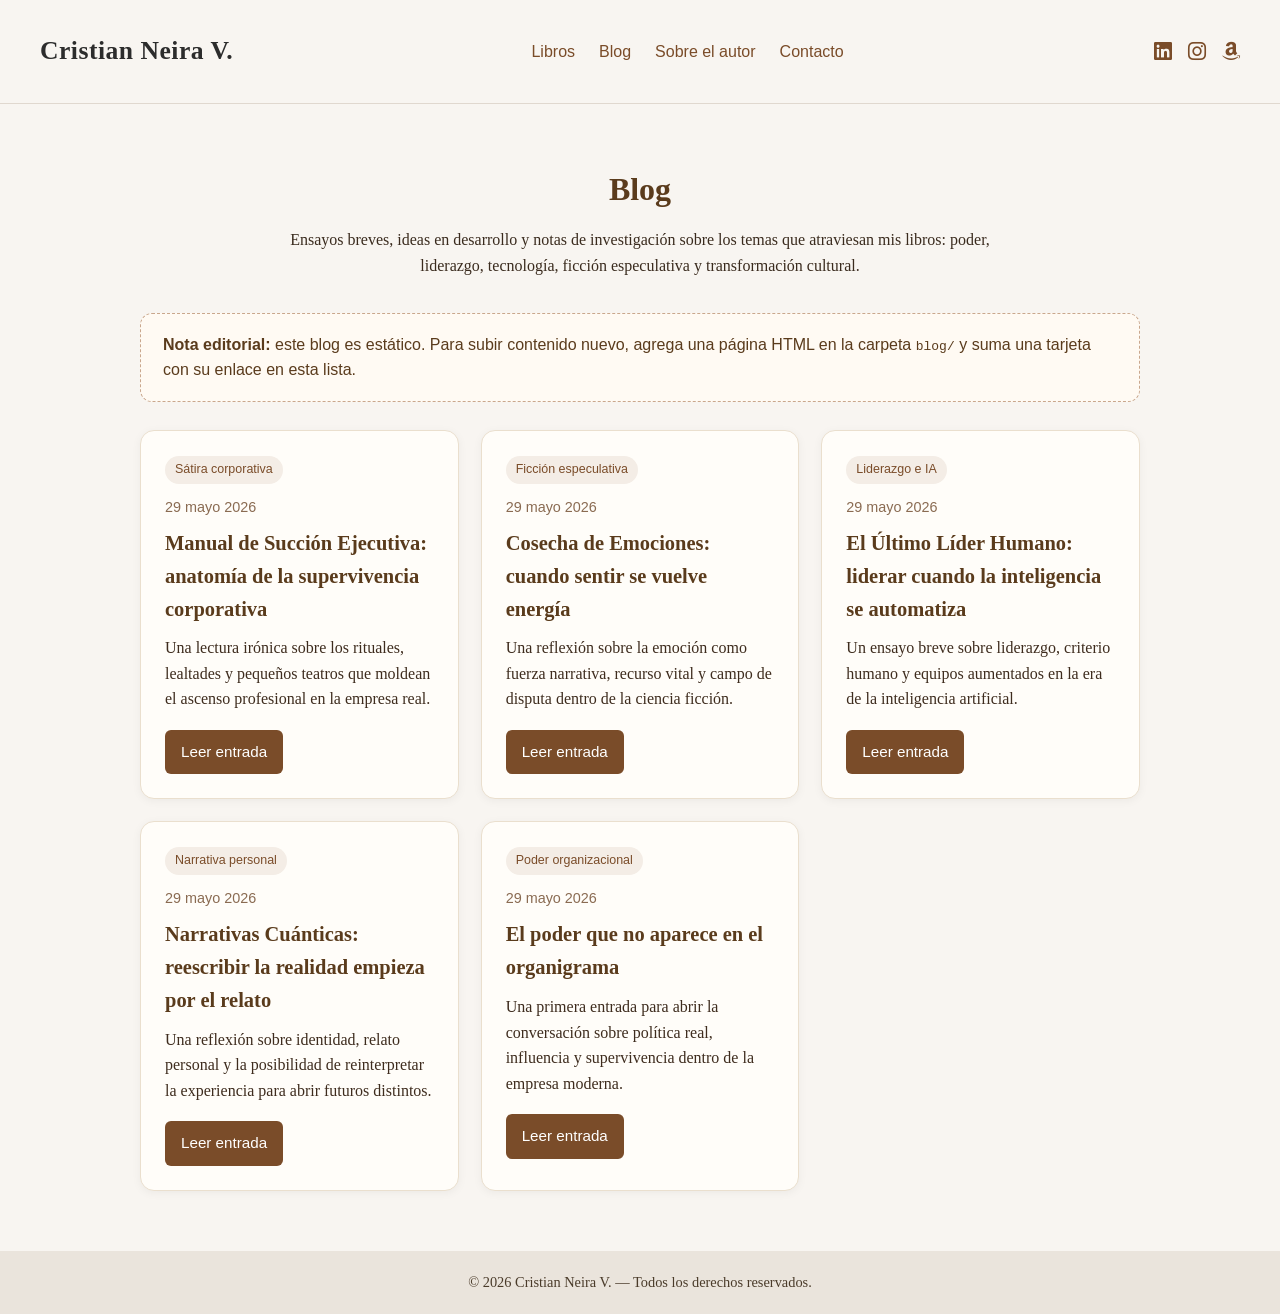
==== blog.html @ 29bab69b "Agregar posts del blog para cada libro" ====
<!DOCTYPE html>
<html lang="es">
<head>
  <meta charset="UTF-8">
  <meta name="viewport" content="width=device-width, initial-scale=1.0">
  <meta name="description" content="Blog de Cristian Neira V.: ensayos y reflexiones sobre poder, liderazgo, tecnología y narrativa.">
  <title>Blog — Cristian Neira V.</title>

  <link rel="icon" href="favicon.ico">
  <link rel="stylesheet" href="https://cdnjs.cloudflare.com/ajax/libs/font-awesome/6.5.0/css/all.min.css">

  <style>
    body{ margin:0; font-family:'Georgia', serif; background:#f8f5f1; color:#2c2c2c; line-height:1.6; }
    a{ color:#7a4c29; text-decoration:none; }
    a:hover{ color:#b26e41; }
    header{ position:sticky; top:0; background:rgba(248,245,241,.98); display:flex; justify-content:space-between; align-items:center; padding:14px 40px; border-bottom:1px solid #e0d8cf; z-index:100; flex-wrap:wrap; }
    header h1{ font-size:1.6em; font-weight:600; letter-spacing:.5px; }
    nav a{ margin:0 10px; font-weight:500; font-family:Arial, sans-serif; }
    .social a{ margin-left:12px; font-size:1.3em; color:#7a4c29; }
    main{ max-width:1000px; margin:0 auto; padding:60px 20px; }
    .hero{ text-align:center; margin-bottom:34px; }
    .hero h2{ color:#5a3b1c; font-size:2em; margin:0 0 12px; }
    .hero p{ max-width:720px; margin:0 auto; color:#3a2b1e; }
    .blog-admin-note{ background:#fffaf3; border:1px dashed #c9a78d; border-radius:12px; padding:18px 22px; margin:0 auto 28px; color:#5a3b1c; font-family:Arial, sans-serif; }
    .blog-list{ display:grid; grid-template-columns:repeat(auto-fit,minmax(260px,1fr)); gap:22px; }
    .post-card{ background:#fffdf9; border:1px solid #eadfce; border-radius:14px; padding:24px; box-shadow:0 2px 10px rgba(0,0,0,.05); }
    .post-card time{ display:block; color:#8a6b52; font-family:Arial, sans-serif; font-size:.9rem; margin-bottom:8px; }
    .post-card h3{ color:#5a3b1c; font-size:1.28rem; margin:0 0 10px; }
    .post-card p{ margin:0 0 18px; color:#3e2c1e; }
    .tag{ display:inline-block; font-family:Arial, sans-serif; font-size:.78rem; background:#f4ede6; color:#7a4c29; border-radius:999px; padding:4px 10px; margin-bottom:12px; }
    .btn{ background:#7a4c29; color:#fff; padding:10px 16px; border-radius:6px; display:inline-block; text-decoration:none; font-family:Arial, sans-serif; font-size:.95rem; }
    .btn:hover{ background:#8f5a34; color:#fff; }
    footer{ background:#eae4dc; text-align:center; padding:20px; font-size:.9em; color:#4a3b2a; }
    @media (max-width:700px){ header{ flex-direction:column; text-align:center; gap:8px; } nav{ margin-top:6px; } }
  </style>
</head>
<body>
  <header>
    <h1>Cristian Neira V.</h1>
    <nav>
      <a href="index.html#amazon">Libros</a>
      <a href="blog.html">Blog</a>
      <a href="index.html#sobre">Sobre el autor</a>
      <a href="index.html#contacto">Contacto</a>
    </nav>
    <div class="social">
      <a href="https://www.linkedin.com/in/cristian-neirav/" target="_blank" rel="noopener"><i class="fab fa-linkedin"></i></a>
      <a href="https://www.instagram.com/cneira_escritor" target="_blank" rel="noopener"><i class="fab fa-instagram"></i></a>
      <a href="https://www.amazon.com/stores/author/B0CVNMLSNZ" target="_blank" rel="noopener"><i class="fab fa-amazon"></i></a>
    </div>
  </header>

  <main>
    <section class="hero">
      <h2>Blog</h2>
      <p>Ensayos breves, ideas en desarrollo y notas de investigación sobre los temas que atraviesan mis libros: poder, liderazgo, tecnología, ficción especulativa y transformación cultural.</p>
    </section>

    <!-- Para publicar una nueva entrada: crea un archivo dentro de /blog y duplica una tarjeta en esta lista. -->
    <div class="blog-admin-note">
      <strong>Nota editorial:</strong> este blog es estático. Para subir contenido nuevo, agrega una página HTML en la carpeta <code>blog/</code> y suma una tarjeta con su enlace en esta lista.
    </div>

    <section class="blog-list" aria-label="Entradas del blog">
      <article class="post-card">
        <span class="tag">Sátira corporativa</span>
        <time datetime="2026-05-29">29 mayo 2026</time>
        <h3>Manual de Succión Ejecutiva: anatomía de la supervivencia corporativa</h3>
        <p>Una lectura irónica sobre los rituales, lealtades y pequeños teatros que moldean el ascenso profesional en la empresa real.</p>
        <a class="btn" href="blog/manual-de-succion-ejecutiva.html">Leer entrada</a>
      </article>
      <article class="post-card">
        <span class="tag">Ficción especulativa</span>
        <time datetime="2026-05-29">29 mayo 2026</time>
        <h3>Cosecha de Emociones: cuando sentir se vuelve energía</h3>
        <p>Una reflexión sobre la emoción como fuerza narrativa, recurso vital y campo de disputa dentro de la ciencia ficción.</p>
        <a class="btn" href="blog/cosecha-de-emociones-la-energia-secreta.html">Leer entrada</a>
      </article>
      <article class="post-card">
        <span class="tag">Liderazgo e IA</span>
        <time datetime="2026-05-29">29 mayo 2026</time>
        <h3>El Último Líder Humano: liderar cuando la inteligencia se automatiza</h3>
        <p>Un ensayo breve sobre liderazgo, criterio humano y equipos aumentados en la era de la inteligencia artificial.</p>
        <a class="btn" href="blog/el-ultimo-lider-humano.html">Leer entrada</a>
      </article>
      <article class="post-card">
        <span class="tag">Narrativa personal</span>
        <time datetime="2026-05-29">29 mayo 2026</time>
        <h3>Narrativas Cuánticas: reescribir la realidad empieza por el relato</h3>
        <p>Una reflexión sobre identidad, relato personal y la posibilidad de reinterpretar la experiencia para abrir futuros distintos.</p>
        <a class="btn" href="blog/narrativas-cuanticas-reescribiendo-tu-realidad.html">Leer entrada</a>
      </article>
      <article class="post-card">
        <span class="tag">Poder organizacional</span>
        <time datetime="2026-05-29">29 mayo 2026</time>
        <h3>El poder que no aparece en el organigrama</h3>
        <p>Una primera entrada para abrir la conversación sobre política real, influencia y supervivencia dentro de la empresa moderna.</p>
        <a class="btn" href="blog/el-poder-que-no-aparece-en-el-organigrama.html">Leer entrada</a>
      </article>
    </section>
  </main>

  <footer>
    © 2026 Cristian Neira V. — Todos los derechos reservados.
  </footer>
</body>
</html>
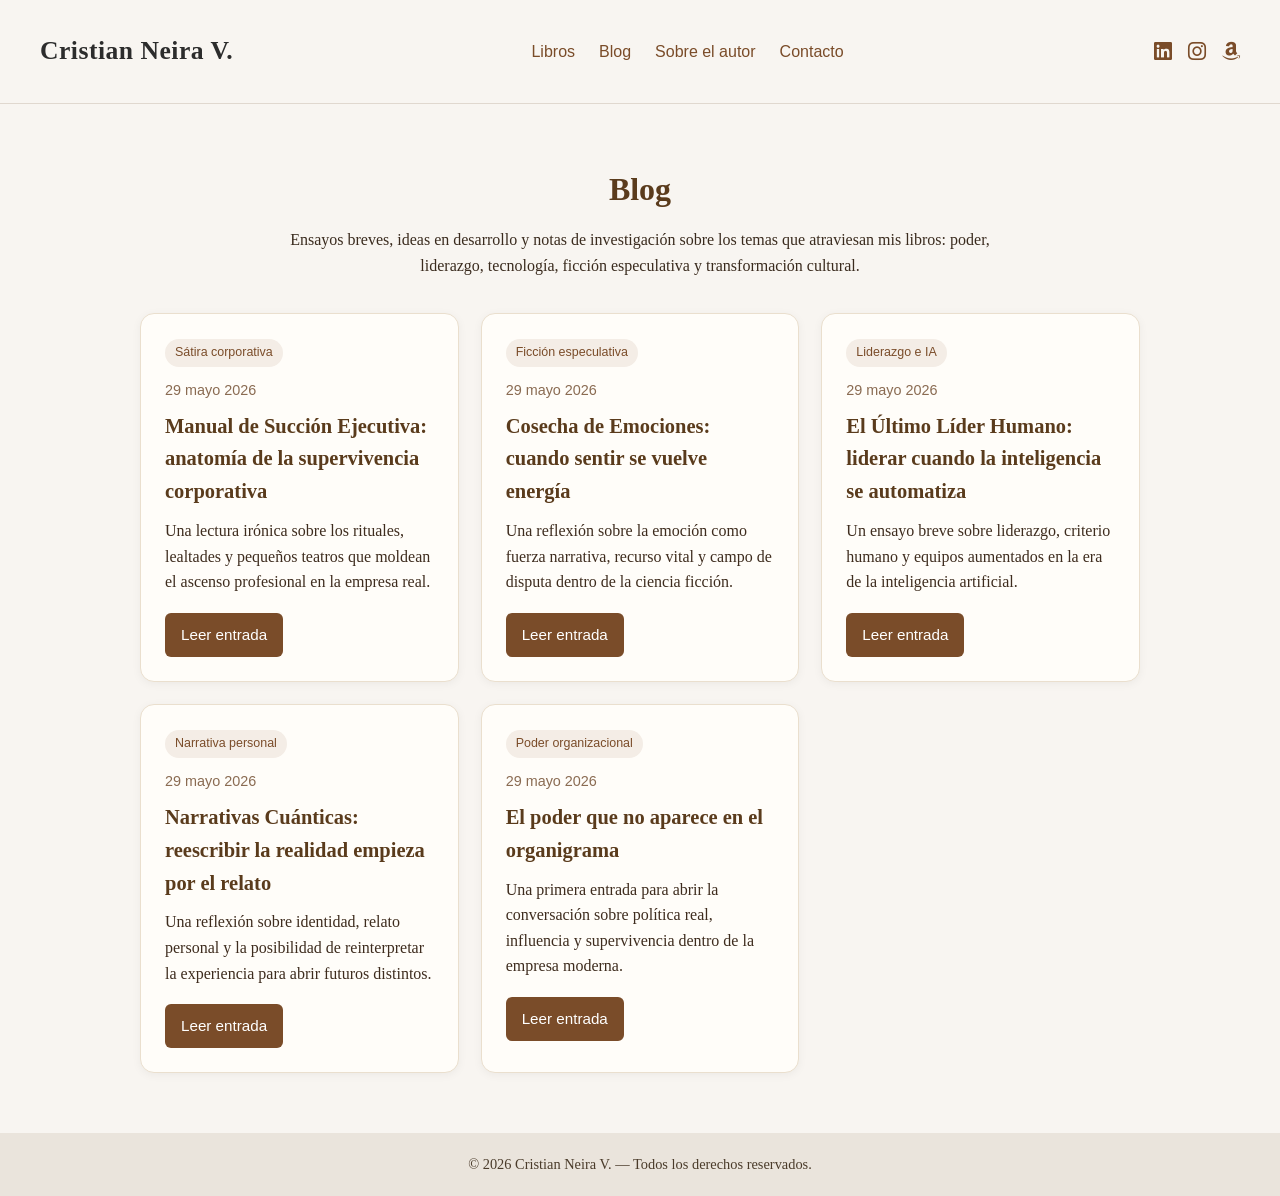
==== commit 3f74eb1e: "Update blog.html" ====
--- a/blog.html
+++ b/blog.html
@@ -56,12 +56,7 @@
       <p>Ensayos breves, ideas en desarrollo y notas de investigación sobre los temas que atraviesan mis libros: poder, liderazgo, tecnología, ficción especulativa y transformación cultural.</p>
     </section>
 
-    <!-- Para publicar una nueva entrada: crea un archivo dentro de /blog y duplica una tarjeta en esta lista. -->
-    <div class="blog-admin-note">
-      <strong>Nota editorial:</strong> este blog es estático. Para subir contenido nuevo, agrega una página HTML en la carpeta <code>blog/</code> y suma una tarjeta con su enlace en esta lista.
-    </div>
-
-    <section class="blog-list" aria-label="Entradas del blog">
+      <section class="blog-list" aria-label="Entradas del blog">
       <article class="post-card">
         <span class="tag">Sátira corporativa</span>
         <time datetime="2026-05-29">29 mayo 2026</time>
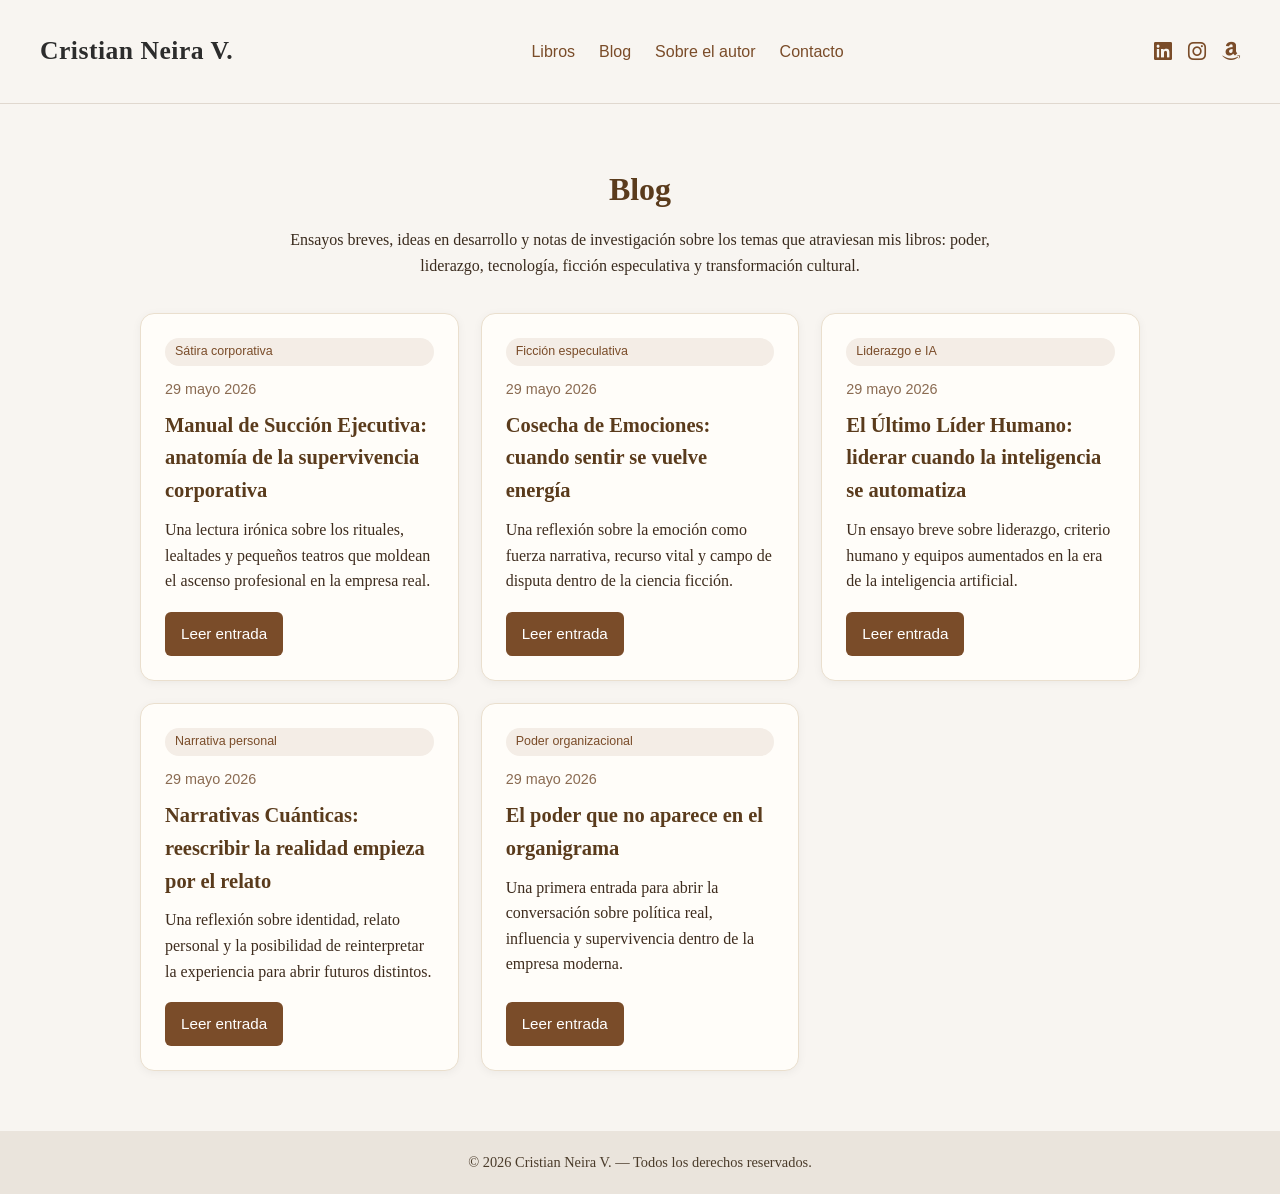
==== commit 3df02ac4: "Ajusta blog y sección de autor" ====
--- a/blog.html
+++ b/blog.html
@@ -23,12 +23,12 @@
     .hero p{ max-width:720px; margin:0 auto; color:#3a2b1e; }
     .blog-admin-note{ background:#fffaf3; border:1px dashed #c9a78d; border-radius:12px; padding:18px 22px; margin:0 auto 28px; color:#5a3b1c; font-family:Arial, sans-serif; }
     .blog-list{ display:grid; grid-template-columns:repeat(auto-fit,minmax(260px,1fr)); gap:22px; }
-    .post-card{ background:#fffdf9; border:1px solid #eadfce; border-radius:14px; padding:24px; box-shadow:0 2px 10px rgba(0,0,0,.05); }
+    .post-card{ background:#fffdf9; border:1px solid #eadfce; border-radius:14px; padding:24px; box-shadow:0 2px 10px rgba(0,0,0,.05); display:flex; flex-direction:column; }
     .post-card time{ display:block; color:#8a6b52; font-family:Arial, sans-serif; font-size:.9rem; margin-bottom:8px; }
     .post-card h3{ color:#5a3b1c; font-size:1.28rem; margin:0 0 10px; }
     .post-card p{ margin:0 0 18px; color:#3e2c1e; }
     .tag{ display:inline-block; font-family:Arial, sans-serif; font-size:.78rem; background:#f4ede6; color:#7a4c29; border-radius:999px; padding:4px 10px; margin-bottom:12px; }
-    .btn{ background:#7a4c29; color:#fff; padding:10px 16px; border-radius:6px; display:inline-block; text-decoration:none; font-family:Arial, sans-serif; font-size:.95rem; }
+    .btn{ background:#7a4c29; color:#fff; padding:10px 16px; border-radius:6px; display:inline-block; text-decoration:none; font-family:Arial, sans-serif; font-size:.95rem; align-self:flex-start; margin-top:auto; }
     .btn:hover{ background:#8f5a34; color:#fff; }
     footer{ background:#eae4dc; text-align:center; padding:20px; font-size:.9em; color:#4a3b2a; }
     @media (max-width:700px){ header{ flex-direction:column; text-align:center; gap:8px; } nav{ margin-top:6px; } }
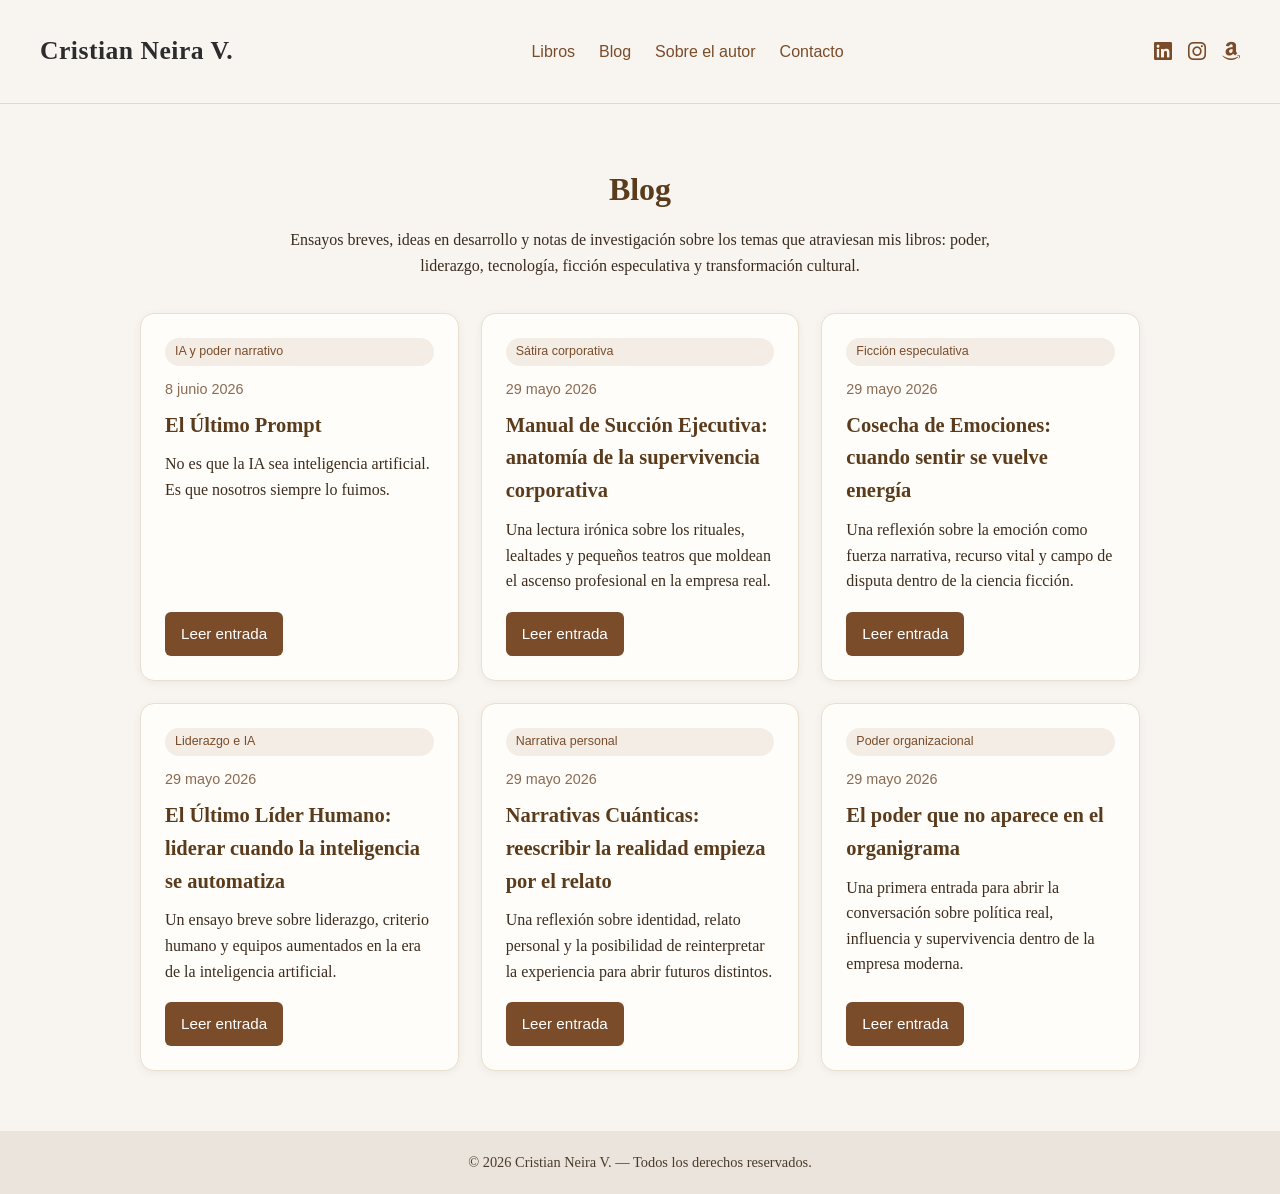
==== commit bf1d2f9c: "Agrega libro El Ultimo Prompt" ====
--- a/blog.html
+++ b/blog.html
@@ -58,6 +58,13 @@
 
       <section class="blog-list" aria-label="Entradas del blog">
       <article class="post-card">
+        <span class="tag">IA y poder narrativo</span>
+        <time datetime="2026-06-08">8 junio 2026</time>
+        <h3>El Último Prompt</h3>
+        <p>No es que la IA sea inteligencia artificial. Es que nosotros siempre lo fuimos.</p>
+        <a class="btn" href="blog/el-ultimo-prompt.html">Leer entrada</a>
+      </article>
+      <article class="post-card">
         <span class="tag">Sátira corporativa</span>
         <time datetime="2026-05-29">29 mayo 2026</time>
         <h3>Manual de Succión Ejecutiva: anatomía de la supervivencia corporativa</h3>
